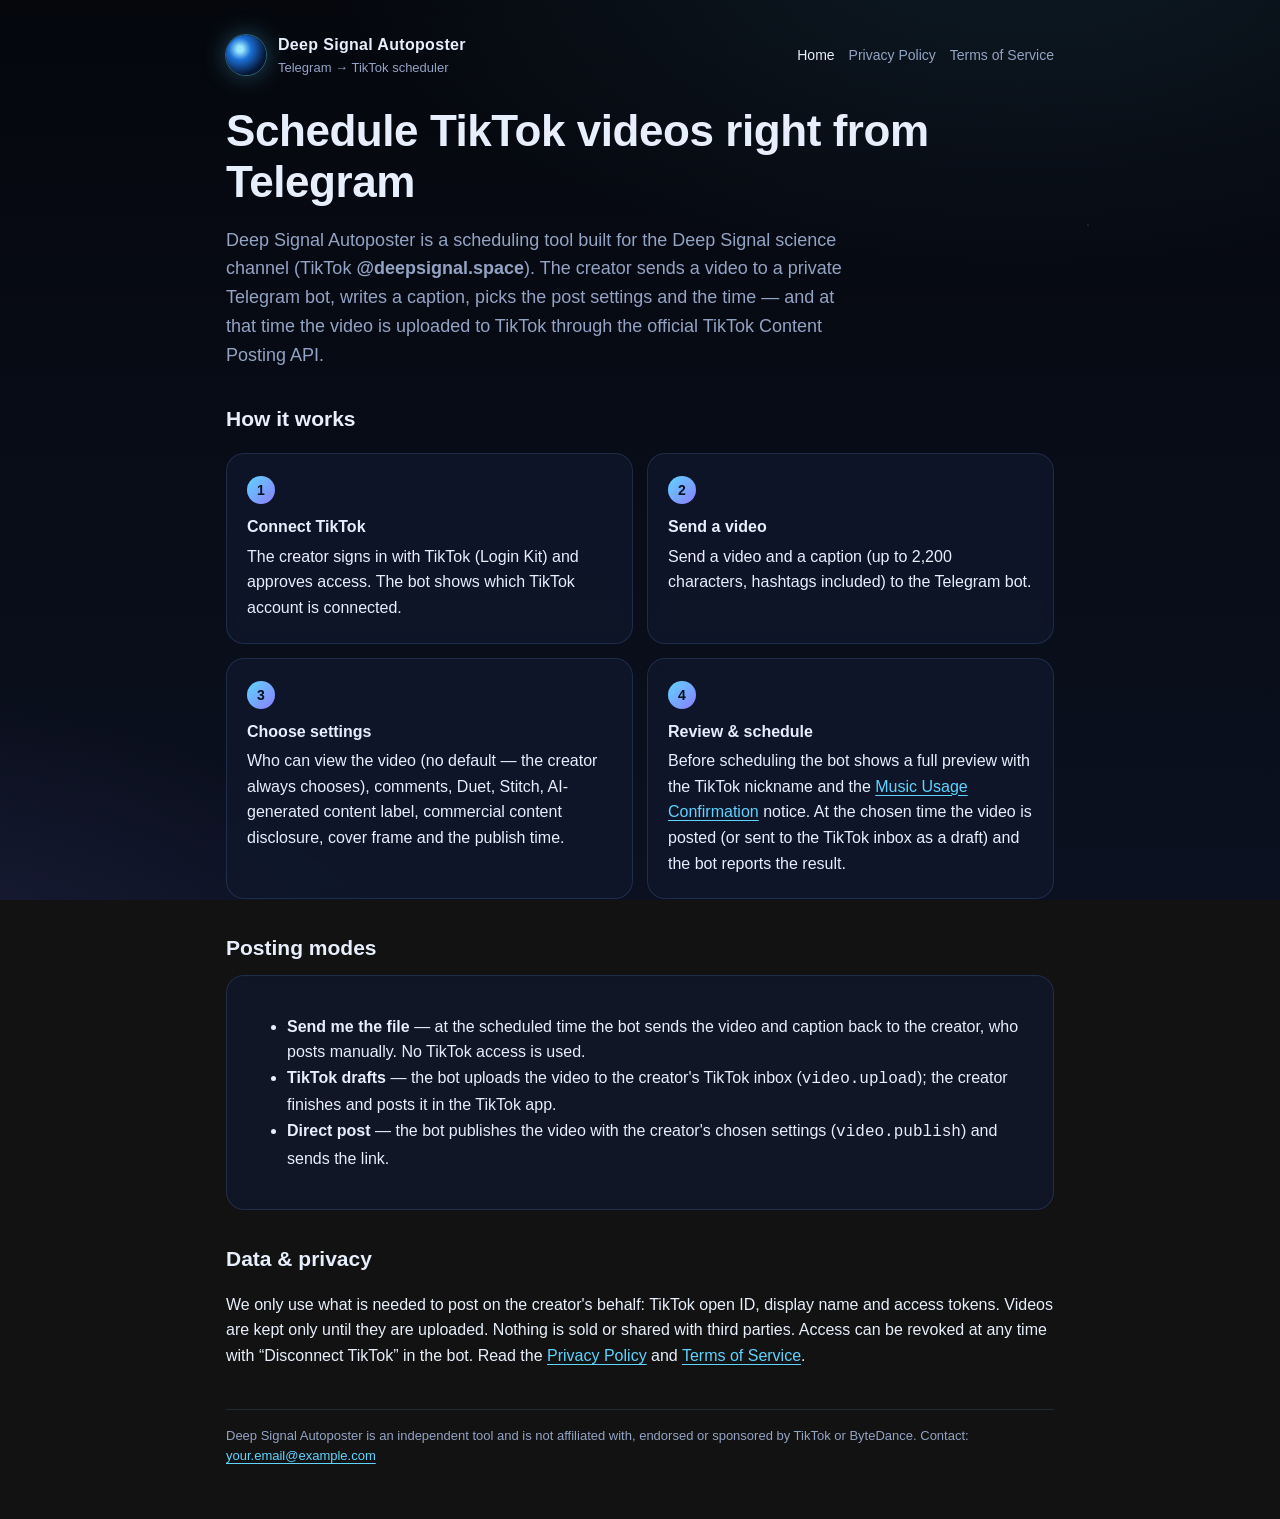
==== index.html @ 892f9b68 "Add files via upload" ====
<!doctype html>
<html lang="en">
<head>
<meta charset="utf-8">
<meta name="viewport" content="width=device-width, initial-scale=1">
<title>Deep Signal Autoposter</title>
<meta name="description" content="Schedule and publish TikTok videos from Telegram with the official TikTok Content Posting API.">
<link rel="stylesheet" href="style.css">
</head>
<body>
<div class="wrap">
  <header class="top">
    <div class="logo" aria-hidden="true"></div>
    <div class="name">Deep Signal Autoposter<small>Telegram → TikTok scheduler</small></div>
    <nav class="links">
      <a href="./" aria-current="page">Home</a>
      <a href="privacy.html">Privacy Policy</a>
      <a href="terms.html">Terms of Service</a>
    </nav>
  </header>

  <h1>Schedule TikTok videos right from Telegram</h1>
  <p class="lead">Deep Signal Autoposter is a scheduling tool built for the Deep Signal science channel
    (TikTok <b>@deepsignal.space</b>). The creator sends a video to a private Telegram bot, writes a caption,
    picks the post settings and the time — and at that time the video is uploaded to TikTok through the
    official TikTok Content Posting API.</p>

  <h2>How it works</h2>
  <div class="grid">
    <div class="card step"><span class="n">1</span><b>Connect TikTok</b>
      The creator signs in with TikTok (Login Kit) and approves access. The bot shows which TikTok account is connected.</div>
    <div class="card step"><span class="n">2</span><b>Send a video</b>
      Send a video and a caption (up to 2,200 characters, hashtags included) to the Telegram bot.</div>
    <div class="card step"><span class="n">3</span><b>Choose settings</b>
      Who can view the video (no default — the creator always chooses), comments, Duet, Stitch, AI-generated
      content label, commercial content disclosure, cover frame and the publish time.</div>
    <div class="card step"><span class="n">4</span><b>Review &amp; schedule</b>
      Before scheduling the bot shows a full preview with the TikTok nickname and the
      <a href="https://www.tiktok.com/legal/page/global/music-usage-confirmation/en" rel="noopener">Music Usage Confirmation</a> notice.
      At the chosen time the video is posted (or sent to the TikTok inbox as a draft) and the bot reports the result.</div>
  </div>

  <h2>Posting modes</h2>
  <div class="card">
    <ul>
      <li><b>Send me the file</b> — at the scheduled time the bot sends the video and caption back to the creator, who posts manually. No TikTok access is used.</li>
      <li><b>TikTok drafts</b> — the bot uploads the video to the creator's TikTok inbox (<code>video.upload</code>); the creator finishes and posts it in the TikTok app.</li>
      <li><b>Direct post</b> — the bot publishes the video with the creator's chosen settings (<code>video.publish</code>) and sends the link.</li>
    </ul>
  </div>

  <h2>Data &amp; privacy</h2>
  <p>We only use what is needed to post on the creator's behalf: TikTok open ID, display name and access tokens.
    Videos are kept only until they are uploaded. Nothing is sold or shared with third parties.
    Access can be revoked at any time with “Disconnect TikTok” in the bot. Read the
    <a href="privacy.html">Privacy Policy</a> and <a href="terms.html">Terms of Service</a>.</p>

  <footer>
    Deep Signal Autoposter is an independent tool and is not affiliated with, endorsed or sponsored by TikTok or ByteDance.
    Contact: <a href="mailto:your.email@example.com">your.email@example.com</a>
  </footer>
</div>
</body>
</html>
---- style.css ----
:root {
  --bg: #05070d;
  --bg2: #0b1120;
  --card: rgba(16, 24, 44, 0.78);
  --line: rgba(120, 170, 255, 0.16);
  --text: #e7eefc;
  --muted: #93a3c4;
  --accent: #5fd4ff;
  --accent2: #8b7dff;
  --ok: #4be3a0;
  --err: #ff7a8a;
  color-scheme: dark;
}
* { box-sizing: border-box; }
html, body { margin: 0; }
body {
  min-height: 100vh;
  background:
    radial-gradient(1200px 600px at 80% -10%, rgba(95, 212, 255, 0.10), transparent 60%),
    radial-gradient(900px 500px at -10% 110%, rgba(139, 125, 255, 0.12), transparent 60%),
    radial-gradient(1.2px 1.2px at 20% 30%, rgba(255,255,255,.55), transparent 60%),
    radial-gradient(1px 1px at 70% 80%, rgba(255,255,255,.45), transparent 60%),
    radial-gradient(1px 1px at 40% 70%, rgba(255,255,255,.35), transparent 60%),
    radial-gradient(1.4px 1.4px at 85% 25%, rgba(255,255,255,.5), transparent 60%),
    linear-gradient(180deg, var(--bg), var(--bg2));
  background-attachment: fixed;
  color: var(--text);
  font: 16px/1.6 -apple-system, BlinkMacSystemFont, "Segoe UI", Roboto, "Helvetica Neue", Arial, sans-serif;
  -webkit-font-smoothing: antialiased;
}
a { color: var(--accent); text-underline-offset: 3px; }
.wrap { max-width: 860px; margin: 0 auto; padding: 32px 16px 56px; }
header.top { display: flex; align-items: center; gap: 12px; margin-bottom: 28px; }
.logo {
  width: 40px; height: 40px; border-radius: 50%; flex: none;
  background: radial-gradient(circle at 35% 35%, #9be7ff 0 8%, #1b6fd6 30%, #061633 70%);
  box-shadow: 0 0 0 1px rgba(95,212,255,.35), 0 0 24px rgba(95,212,255,.35);
}
header.top .name { font-weight: 700; letter-spacing: .02em; }
header.top .name small { display: block; font-weight: 400; color: var(--muted); font-size: 13px; letter-spacing: 0; }
nav.links { margin-left: auto; display: flex; gap: 14px; flex-wrap: wrap; font-size: 14px; }
nav.links a { color: var(--muted); text-decoration: none; }
nav.links a:hover, nav.links a[aria-current] { color: var(--text); }
h1 { font-size: clamp(28px, 6vw, 44px); line-height: 1.15; margin: 0 0 12px; letter-spacing: -.01em; }
h2 { font-size: 21px; margin: 32px 0 10px; }
h3 { font-size: 17px; margin: 20px 0 6px; }
p, li { color: var(--text); }
.lead { font-size: 18px; color: var(--muted); max-width: 640px; }
.muted { color: var(--muted); }
.small { font-size: 14px; }
.card {
  background: var(--card);
  border: 1px solid var(--line);
  border-radius: 18px;
  padding: 22px 20px;
  backdrop-filter: blur(6px);
}
.grid { display: grid; gap: 14px; grid-template-columns: repeat(auto-fit, minmax(min(300px, 100%), 1fr)); margin: 18px 0; }
.step b { display: block; margin-bottom: 4px; }
.step .n {
  display: inline-grid; place-items: center; width: 28px; height: 28px; border-radius: 50%;
  background: linear-gradient(135deg, var(--accent), var(--accent2)); color: #04101f; font-weight: 800;
  font-size: 14px; margin-bottom: 10px;
}
.doc h2 { border-top: 1px solid var(--line); padding-top: 22px; }
.doc ul { padding-left: 22px; }
.updated { color: var(--muted); font-size: 14px; }
.btn {
  display: inline-flex; align-items: center; justify-content: center; gap: 8px;
  min-height: 52px; padding: 0 22px; border-radius: 14px; border: 0; cursor: pointer;
  font: inherit; font-weight: 700; font-size: 17px; text-decoration: none;
  background: linear-gradient(135deg, var(--accent), var(--accent2)); color: #04101f;
  width: 100%;
}
.btn.ghost { background: transparent; color: var(--text); border: 1px solid var(--line); font-weight: 600; }
.btn + .btn { margin-top: 10px; }
.status { display: flex; align-items: center; gap: 10px; font-weight: 700; color: var(--ok); margin-bottom: 6px; }
.status.err { color: var(--err); }
textarea {
  width: 100%; min-height: 96px; margin-top: 10px; padding: 10px; border-radius: 10px;
  background: #050a16; color: var(--text); border: 1px solid var(--line); font: 13px/1.4 ui-monospace, Menlo, Consolas, monospace;
}
details { margin-top: 14px; color: var(--muted); }
summary { cursor: pointer; }
.center { max-width: 460px; margin: 6vh auto 0; }
footer { margin-top: 40px; color: var(--muted); font-size: 13px; border-top: 1px solid var(--line); padding-top: 16px; }
.en { color: var(--muted); font-size: 14px; }
@media (max-width: 560px) {
  header.top { flex-wrap: wrap; }
  nav.links { margin-left: 0; width: 100%; }
}
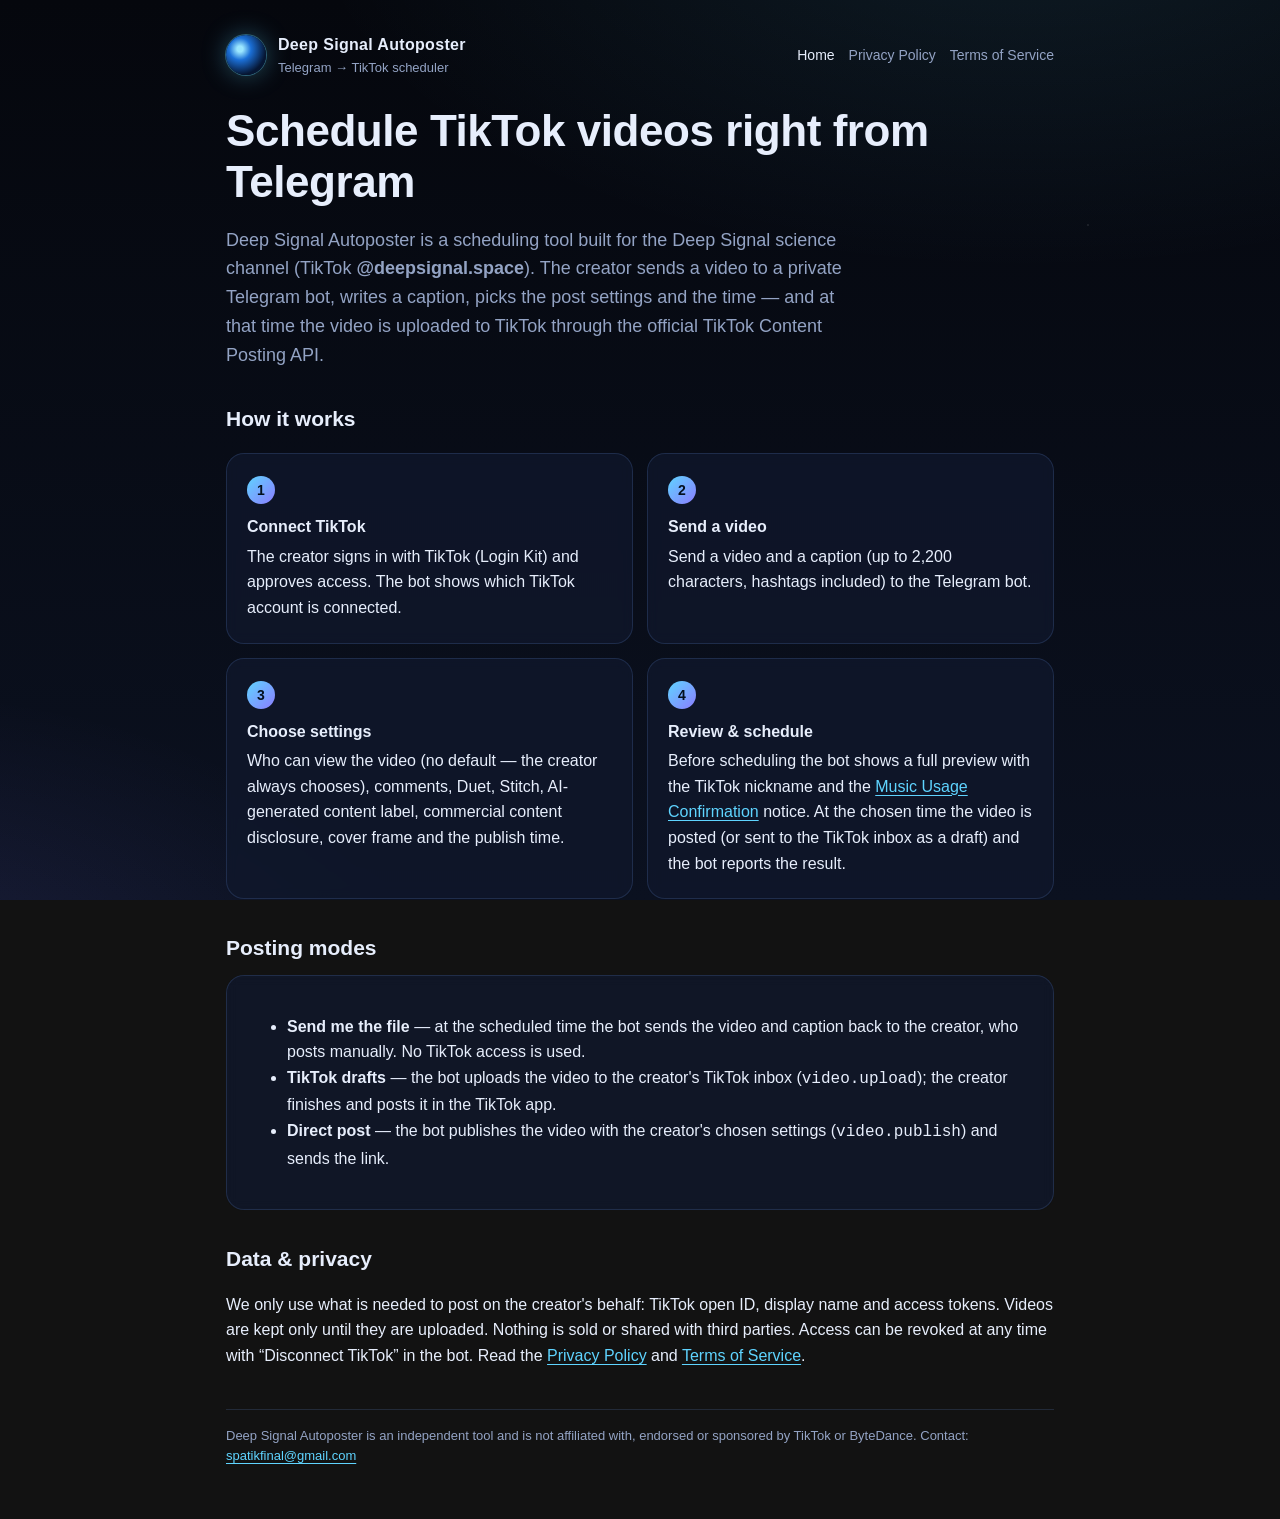
==== commit 98bc2376: "Add files via upload" ====
--- a/index.html
+++ b/index.html
@@ -57,7 +57,7 @@
 
   <footer>
     Deep Signal Autoposter is an independent tool and is not affiliated with, endorsed or sponsored by TikTok or ByteDance.
-    Contact: <a href="mailto:your.email@example.com">your.email@example.com</a>
+    Contact: <a href="mailto:spatikfinal@gmail.com">spatikfinal@gmail.com</a>
   </footer>
 </div>
 </body>
